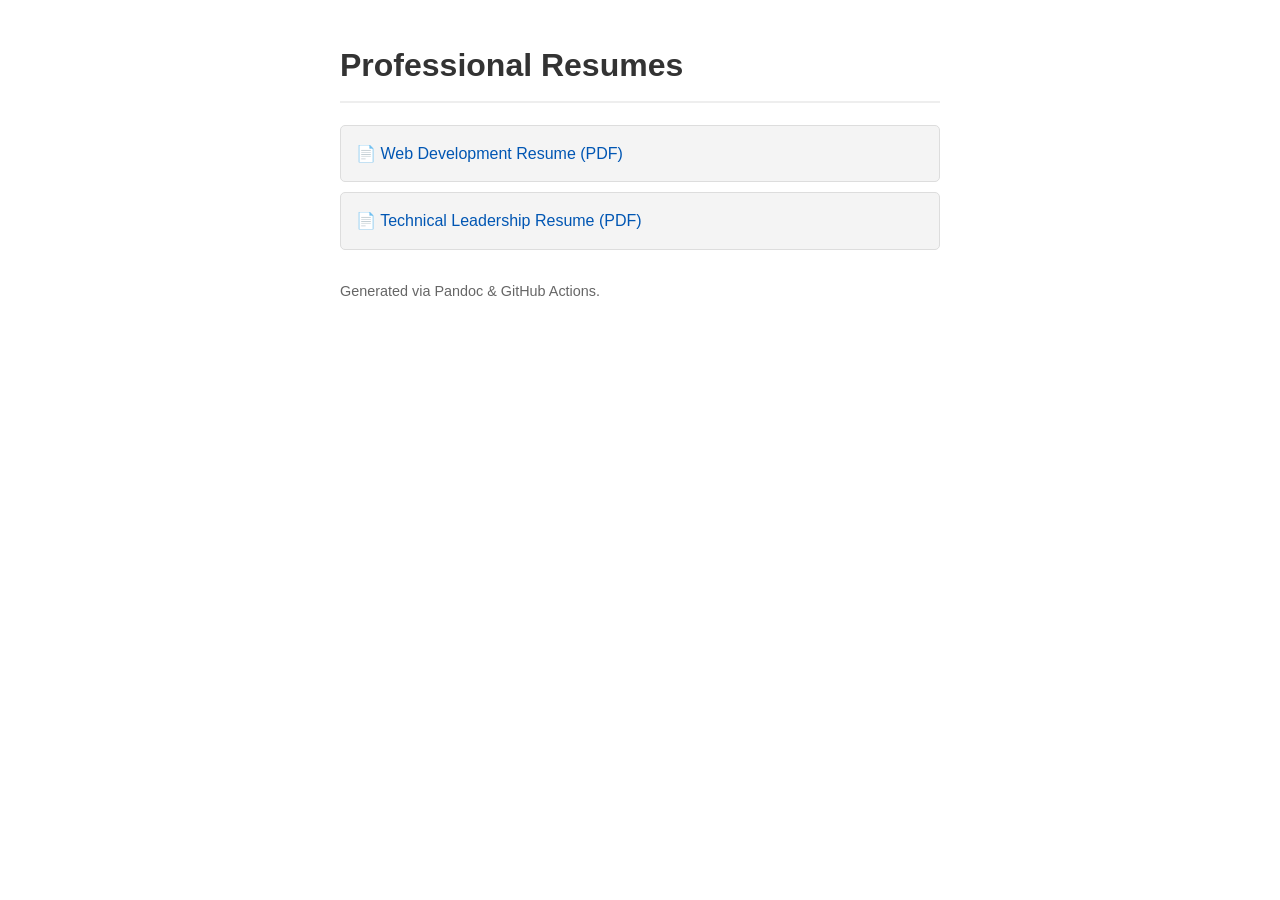
==== index.html @ cdc4ef7e "Add GitHub actions build and GitHub pages" ====
<!DOCTYPE html>
<html lang="en">
<head>
    <meta charset="UTF-8">
    <meta name="viewport" content="width=device-width, initial-scale=1.0">
    <title>Professional Resumes | Your Name</title>
    <style>
        body { font-family: sans-serif; line-height: 1.6; max-width: 600px; margin: 40px auto; padding: 0 20px; color: #333; }
        h1 { border-bottom: 2px solid #eee; padding-bottom: 10px; }
        .links { margin-top: 20px; }
        a { display: block; background: #f4f4f4; margin-bottom: 10px; padding: 15px; text-decoration: none; color: #0056b3; border-radius: 5px; border: 1px solid #ddd; transition: background 0.2s; }
        a:hover { background: #e9e9e9; }
        .note { font-size: 0.9em; color: #666; margin-top: 30px; }
    </style>
</head>
<body>
<h1>Professional Resumes</h1>
<div class="links">
    <a href="resume-web.pdf">📄 Web Development Resume (PDF)</a>
    <a href="resume-lead.pdf">📄 Technical Leadership Resume (PDF)</a>
</div>
<p class="note">Generated via Pandoc & GitHub Actions.</p>
</body>
</html>
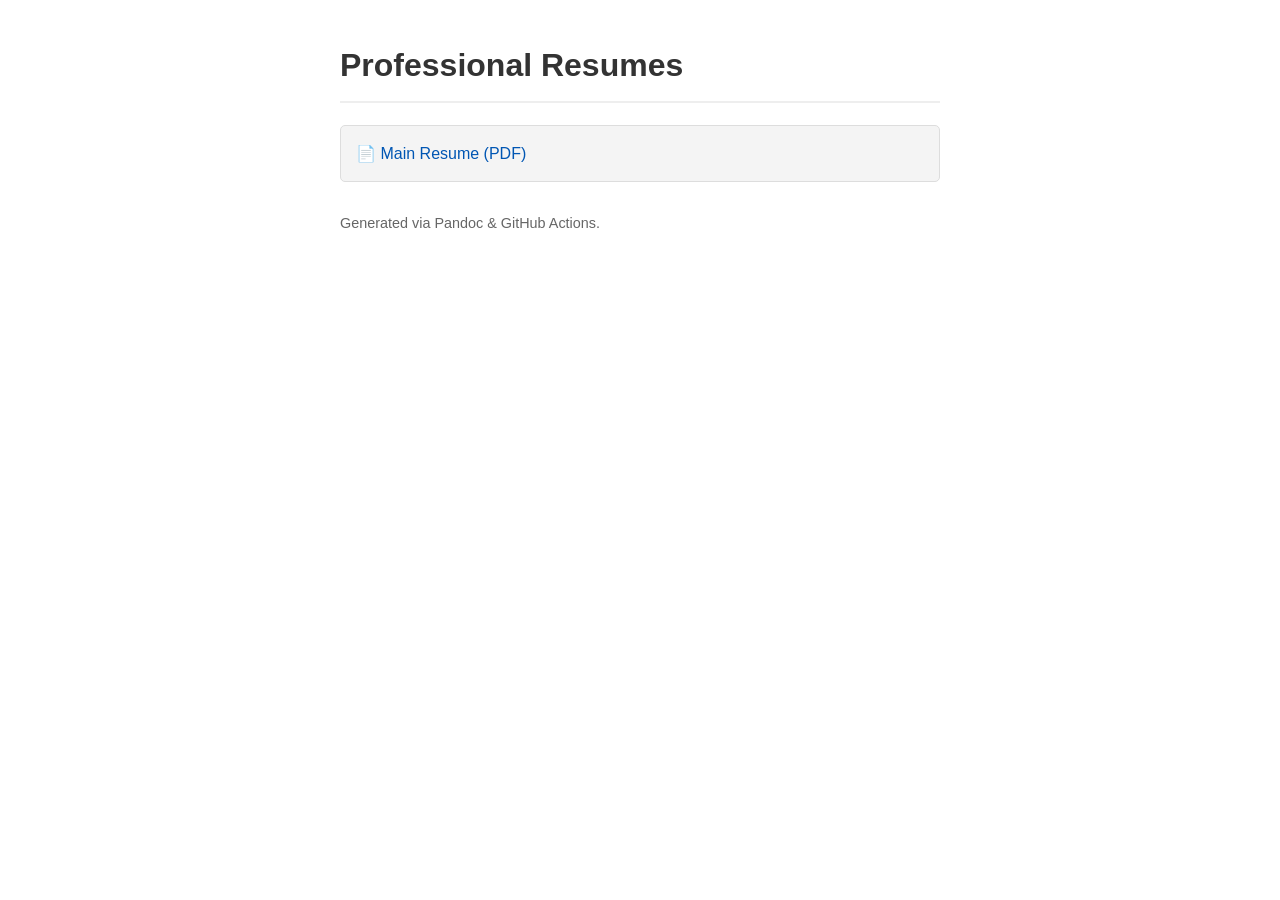
==== commit ad3d0cb1: "Update" ====
--- a/index.html
+++ b/index.html
@@ -16,8 +16,9 @@
 <body>
 <h1>Professional Resumes</h1>
 <div class="links">
-    <a href="resume-web.pdf">📄 Web Development Resume (PDF)</a>
-    <a href="resume-lead.pdf">📄 Technical Leadership Resume (PDF)</a>
+    <a href="resume.pdf">📄 Main Resume (PDF)</a>
+<!--    <a href="resume-web.pdf">📄 Web Development Resume (PDF)</a>-->
+<!--    <a href="resume-lead.pdf">📄 Technical Leadership Resume (PDF)</a>-->
 </div>
 <p class="note">Generated via Pandoc & GitHub Actions.</p>
 </body>
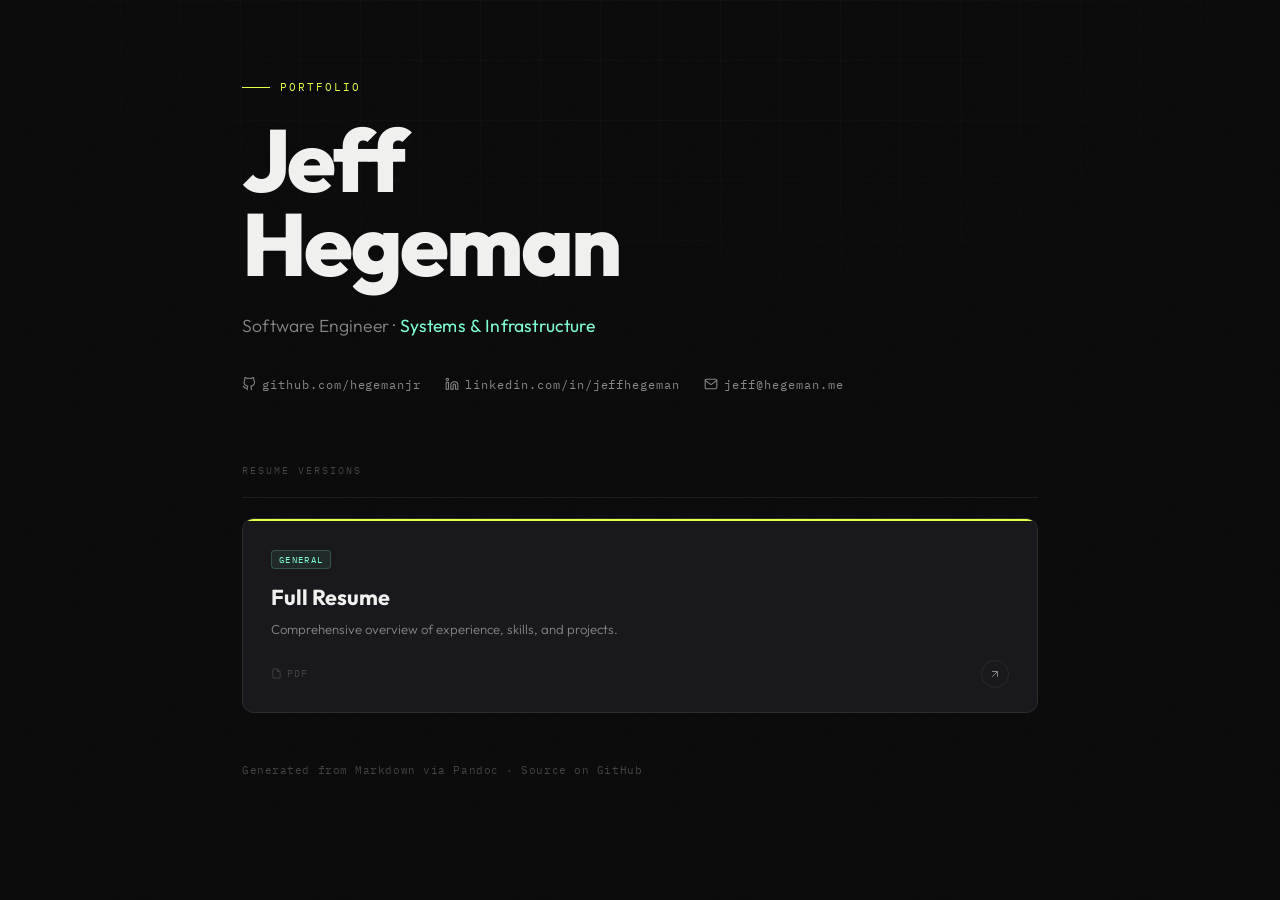
==== commit 733b9456: "Update landing page" ====
--- a/index.html
+++ b/index.html
@@ -3,23 +3,375 @@
 <head>
     <meta charset="UTF-8">
     <meta name="viewport" content="width=device-width, initial-scale=1.0">
-    <title>Professional Resumes | Your Name</title>
+    <title>Jeff Hegeman</title>
+    <link rel="preconnect" href="https://fonts.googleapis.com">
+    <link href="https://fonts.googleapis.com/css2?family=Outfit:wght@300;400;500;700;800&family=IBM+Plex+Mono:wght@400;500&display=swap" rel="stylesheet">
     <style>
-        body { font-family: sans-serif; line-height: 1.6; max-width: 600px; margin: 40px auto; padding: 0 20px; color: #333; }
-        h1 { border-bottom: 2px solid #eee; padding-bottom: 10px; }
-        .links { margin-top: 20px; }
-        a { display: block; background: #f4f4f4; margin-bottom: 10px; padding: 15px; text-decoration: none; color: #0056b3; border-radius: 5px; border: 1px solid #ddd; transition: background 0.2s; }
-        a:hover { background: #e9e9e9; }
-        .note { font-size: 0.9em; color: #666; margin-top: 30px; }
+        *, *::before, *::after { box-sizing: border-box; margin: 0; padding: 0; }
+
+        :root {
+            --bg: #0a0a0b;
+            --bg2: #111114;
+            --bg3: #18181d;
+            --border: rgba(255,255,255,0.07);
+            --border-hover: rgba(255,255,255,0.18);
+            --accent: #e8ff47;
+            --accent2: #7fffd0;
+            --text: #f0f0ee;
+            --muted: #888886;
+            --faint: #444442;
+            --font-display: 'Outfit', sans-serif;
+            --font-body: 'Outfit', sans-serif;
+            --font-mono: 'IBM Plex Mono', monospace;
+        }
+
+        html { font-size: 16px; }
+
+        body {
+            background: var(--bg);
+            color: var(--text);
+            font-family: var(--font-body);
+            min-height: 100vh;
+            overflow-x: hidden;
+        }
+
+        .noise {
+            position: fixed; inset: 0; z-index: 0; pointer-events: none; opacity: 0.025;
+            background-image: url("data:image/svg+xml,%3Csvg viewBox='0 0 256 256' xmlns='http://www.w3.org/2000/svg'%3E%3Cfilter id='n'%3E%3CfeTurbulence type='fractalNoise' baseFrequency='0.9' numOctaves='4' stitchTiles='stitch'/%3E%3C/filter%3E%3Crect width='100%25' height='100%25' filter='url(%23n)'/%3E%3C/svg%3E");
+            background-size: 200px 200px;
+        }
+
+        .grid-lines {
+            position: fixed; inset: 0; z-index: 0; pointer-events: none;
+            background-image:
+                    linear-gradient(rgba(255,255,255,0.025) 1px, transparent 1px),
+                    linear-gradient(90deg, rgba(255,255,255,0.025) 1px, transparent 1px);
+            background-size: 60px 60px;
+            mask-image: radial-gradient(ellipse 80% 60% at 50% 0%, black 20%, transparent 80%);
+            -webkit-mask-image: radial-gradient(ellipse 80% 60% at 50% 0%, black 20%, transparent 80%);
+        }
+
+        .container {
+            position: relative; z-index: 1;
+            max-width: 860px;
+            margin: 0 auto;
+            padding: 5rem 2rem 6rem;
+        }
+
+        .eyebrow {
+            font-family: var(--font-mono);
+            font-size: 11px;
+            letter-spacing: 0.18em;
+            text-transform: uppercase;
+            color: var(--accent);
+            margin-bottom: 1.5rem;
+            display: flex;
+            align-items: center;
+            gap: 10px;
+        }
+        .eyebrow::before {
+            content: '';
+            display: inline-block;
+            width: 28px; height: 1px;
+            background: var(--accent);
+        }
+
+        h1 {
+            font-family: var(--font-display);
+            font-size: clamp(3rem, 7vw, 5.5rem);
+            font-weight: 800;
+            line-height: 0.95;
+            letter-spacing: -0.03em;
+            color: var(--text);
+            margin-bottom: 1.25rem;
+            padding-bottom: 0.1em;
+        }
+
+        .role {
+            font-family: var(--font-body);
+            font-size: 1.1rem;
+            font-weight: 300;
+            color: var(--muted);
+            margin-bottom: 2.5rem;
+            letter-spacing: 0.01em;
+        }
+        .role span {
+            color: var(--accent2);
+            font-weight: 400;
+        }
+
+        .social-links {
+            display: flex;
+            gap: 1.5rem;
+            margin-bottom: 4.5rem;
+            flex-wrap: wrap;
+        }
+        .social-links a {
+            font-family: var(--font-mono);
+            font-size: 12px;
+            color: var(--muted);
+            text-decoration: none;
+            letter-spacing: 0.08em;
+            display: flex;
+            align-items: center;
+            gap: 6px;
+            transition: color 0.2s;
+        }
+        .social-links a:hover { color: var(--text); }
+        .social-links a svg {
+            width: 14px; height: 14px;
+            stroke: currentColor;
+            fill: none;
+            stroke-width: 1.8;
+            stroke-linecap: round;
+            stroke-linejoin: round;
+            flex-shrink: 0;
+        }
+
+        .section-label {
+            font-family: var(--font-mono);
+            font-size: 10px;
+            letter-spacing: 0.2em;
+            text-transform: uppercase;
+            color: var(--faint);
+            margin-bottom: 1.25rem;
+        }
+
+        .divider {
+            border: none;
+            border-top: 1px solid var(--border);
+            margin-bottom: 1.25rem;
+        }
+
+        .resume-grid {
+            display: grid;
+            grid-template-columns: repeat(auto-fit, minmax(260px, 1fr));
+            gap: 1px;
+            background: var(--border);
+            border: 1px solid var(--border);
+            border-radius: 12px;
+            overflow: hidden;
+            margin-bottom: 3rem;
+        }
+
+        .resume-card {
+            background: var(--bg2);
+            padding: 1.75rem 1.75rem 1.5rem;
+            text-decoration: none;
+            display: block;
+            position: relative;
+            transition: background 0.2s;
+            overflow: hidden;
+        }
+        .resume-card:hover { background: var(--bg3); }
+        .resume-card.featured { background: var(--bg3); }
+
+        .resume-card::after {
+            content: '';
+            position: absolute;
+            top: 0; left: 0; right: 0;
+            height: 2px;
+            background: var(--accent);
+            transform: scaleX(0);
+            transform-origin: left;
+            transition: transform 0.3s ease;
+        }
+        .resume-card.featured::after { transform: scaleX(1); }
+        .resume-card:hover::after { transform: scaleX(1); }
+
+        .card-tag {
+            display: inline-block;
+            font-family: var(--font-mono);
+            font-size: 9px;
+            letter-spacing: 0.15em;
+            text-transform: uppercase;
+            color: var(--accent);
+            background: rgba(232, 255, 71, 0.08);
+            border: 1px solid rgba(232, 255, 71, 0.2);
+            border-radius: 4px;
+            padding: 3px 7px;
+            margin-bottom: 1rem;
+        }
+        .card-tag.general {
+            color: var(--accent2);
+            background: rgba(127, 255, 208, 0.08);
+            border-color: rgba(127, 255, 208, 0.2);
+        }
+
+        .card-title {
+            font-family: var(--font-display);
+            font-size: 1.35rem;
+            font-weight: 700;
+            color: var(--text);
+            margin-bottom: 0.5rem;
+            line-height: 1.2;
+        }
+
+        .card-desc {
+            font-size: 0.82rem;
+            color: var(--muted);
+            line-height: 1.6;
+            margin-bottom: 1.25rem;
+            font-weight: 300;
+        }
+
+        .card-footer {
+            display: flex;
+            align-items: center;
+            justify-content: space-between;
+        }
+
+        .card-format {
+            font-family: var(--font-mono);
+            font-size: 10px;
+            color: var(--faint);
+            letter-spacing: 0.1em;
+            display: flex;
+            align-items: center;
+            gap: 5px;
+        }
+        .card-format svg {
+            width: 11px; height: 11px;
+            stroke: currentColor; fill: none;
+            stroke-width: 2;
+        }
+
+        .card-arrow {
+            width: 28px; height: 28px;
+            border: 1px solid var(--border);
+            border-radius: 50%;
+            display: flex; align-items: center; justify-content: center;
+            transition: border-color 0.2s, background 0.2s;
+        }
+        .resume-card:hover .card-arrow {
+            border-color: var(--accent);
+            background: rgba(232, 255, 71, 0.08);
+        }
+        .card-arrow svg {
+            width: 12px; height: 12px;
+            stroke: var(--muted); fill: none;
+            stroke-width: 2;
+            stroke-linecap: round;
+            transition: stroke 0.2s;
+        }
+        .resume-card:hover .card-arrow svg { stroke: var(--accent); }
+
+        .footer-note {
+            font-family: var(--font-mono);
+            font-size: 11px;
+            color: var(--faint);
+            letter-spacing: 0.05em;
+            line-height: 1.8;
+        }
+        .footer-note a {
+            color: var(--faint);
+            text-decoration: none;
+            transition: color 0.2s;
+        }
+        .footer-note a:hover { color: var(--muted); }
+
+        @keyframes fadeUp {
+            from { opacity: 0; transform: translateY(16px); }
+            to   { opacity: 1; transform: translateY(0); }
+        }
+        .animate { animation: fadeUp 0.6s ease both; }
+        .d1 { animation-delay: 0.05s; }
+        .d2 { animation-delay: 0.15s; }
+        .d3 { animation-delay: 0.25s; }
+        .d4 { animation-delay: 0.35s; }
+        .d5 { animation-delay: 0.45s; }
+
+        @media (max-width: 600px) {
+            .container { padding: 3rem 1.25rem 4rem; }
+            .resume-grid { grid-template-columns: 1fr; }
+        }
     </style>
 </head>
 <body>
-<h1>Professional Resumes</h1>
-<div class="links">
-    <a href="resume.pdf">📄 Main Resume (PDF)</a>
-<!--    <a href="resume-web.pdf">📄 Web Development Resume (PDF)</a>-->
-<!--    <a href="resume-lead.pdf">📄 Technical Leadership Resume (PDF)</a>-->
+<div class="noise"></div>
+<div class="grid-lines"></div>
+
+<div class="container">
+
+    <div class="eyebrow animate d1">Portfolio</div>
+
+    <h1 class="animate d2">Jeff<br>Hegeman</h1>
+
+    <p class="role animate d3">Software Engineer &middot; <span>Systems &amp; Infrastructure</span></p>
+
+    <div class="social-links animate d3">
+        <a href="https://github.com/hegemanjr" target="_blank" rel="noopener">
+            <svg viewBox="0 0 24 24"><path d="M9 19c-5 1.5-5-2.5-7-3m14 6v-3.87a3.37 3.37 0 0 0-.94-2.61c3.14-.35 6.44-1.54 6.44-7A5.44 5.44 0 0 0 20 4.77 5.07 5.07 0 0 0 19.91 1S18.73.65 16 2.48a13.38 13.38 0 0 0-7 0C6.27.65 5.09 1 5.09 1A5.07 5.07 0 0 0 5 4.77a5.44 5.44 0 0 0-1.5 3.78c0 5.42 3.3 6.61 6.44 7A3.37 3.37 0 0 0 9 18.13V22"/></svg>
+            github.com/hegemanjr
+        </a>
+        <a href="https://linkedin.com/in/jeffhegeman/" target="_blank" rel="noopener">
+            <svg viewBox="0 0 24 24"><path d="M16 8a6 6 0 0 1 6 6v7h-4v-7a2 2 0 0 0-2-2 2 2 0 0 0-2 2v7h-4v-7a6 6 0 0 1 6-6z"/><rect x="2" y="9" width="4" height="12"/><circle cx="4" cy="4" r="2"/></svg>
+            linkedin.com/in/jeffhegeman
+        </a>
+        <a href="mailto:jeff@hegeman.me">
+            <svg viewBox="0 0 24 24"><path d="M4 4h16c1.1 0 2 .9 2 2v12c0 1.1-.9 2-2 2H4c-1.1 0-2-.9-2-2V6c0-1.1.9-2 2-2z"/><polyline points="22,6 12,13 2,6"/></svg>
+            jeff@hegeman.me
+        </a>
+    </div>
+
+    <div class="animate d4">
+        <p class="section-label">Resume versions</p>
+        <hr class="divider">
+
+        <div class="resume-grid">
+
+            <a class="resume-card featured" href="resume.pdf" target="_blank" rel="noopener">
+                <div class="card-tag general">General</div>
+                <div class="card-title">Full Resume</div>
+                <p class="card-desc">Comprehensive overview of experience, skills, and projects.</p>
+                <div class="card-footer">
+                    <div class="card-format">
+                        <svg viewBox="0 0 24 24"><path d="M14 2H6a2 2 0 0 0-2 2v16a2 2 0 0 0 2 2h12a2 2 0 0 0 2-2V8z"/><polyline points="14 2 14 8 20 8"/></svg>
+                        PDF
+                    </div>
+                    <div class="card-arrow">
+                        <svg viewBox="0 0 24 24"><line x1="7" y1="17" x2="17" y2="7"/><polyline points="7 7 17 7 17 17"/></svg>
+                    </div>
+                </div>
+            </a>
+
+<!--            <a class="resume-card" href="resume-backend.pdf" target="_blank" rel="noopener">-->
+<!--                <div class="card-tag">Tailored</div>-->
+<!--                <div class="card-title">Backend Engineering</div>-->
+<!--                <p class="card-desc">Emphasizes distributed systems, APIs, and infrastructure experience. Ideal for backend-focused roles.</p>-->
+<!--                <div class="card-footer">-->
+<!--                    <div class="card-format">-->
+<!--                        <svg viewBox="0 0 24 24"><path d="M14 2H6a2 2 0 0 0-2 2v16a2 2 0 0 0 2 2h12a2 2 0 0 0 2-2V8z"/><polyline points="14 2 14 8 20 8"/></svg>-->
+<!--                        PDF-->
+<!--                    </div>-->
+<!--                    <div class="card-arrow">-->
+<!--                        <svg viewBox="0 0 24 24"><line x1="7" y1="17" x2="17" y2="7"/><polyline points="7 7 17 7 17 17"/></svg>-->
+<!--                    </div>-->
+<!--                </div>-->
+<!--            </a>-->
+
+<!--            <a class="resume-card" href="resume-ml.pdf" target="_blank" rel="noopener">-->
+<!--                <div class="card-tag">Tailored</div>-->
+<!--                <div class="card-title">ML / AI Engineering</div>-->
+<!--                <p class="card-desc">Highlights data pipelines, model deployment, and applied ML projects. For roles with an AI focus.</p>-->
+<!--                <div class="card-footer">-->
+<!--                    <div class="card-format">-->
+<!--                        <svg viewBox="0 0 24 24"><path d="M14 2H6a2 2 0 0 0-2 2v16a2 2 0 0 0 2 2h12a2 2 0 0 0 2-2V8z"/><polyline points="14 2 14 8 20 8"/></svg>-->
+<!--                        PDF-->
+<!--                    </div>-->
+<!--                    <div class="card-arrow">-->
+<!--                        <svg viewBox="0 0 24 24"><line x1="7" y1="17" x2="17" y2="7"/><polyline points="7 7 17 7 17 17"/></svg>-->
+<!--                    </div>-->
+<!--                </div>-->
+<!--            </a>-->
+
+        </div>
+    </div>
+
+    <p class="footer-note animate d5">
+        Generated from Markdown via Pandoc &middot; Source on <a href="https://github.com/hegemanjr/resume" target="_blank" rel="noopener">GitHub</a>
+    </p>
+
 </div>
-<p class="note">Generated via Pandoc & GitHub Actions.</p>
 </body>
 </html>
